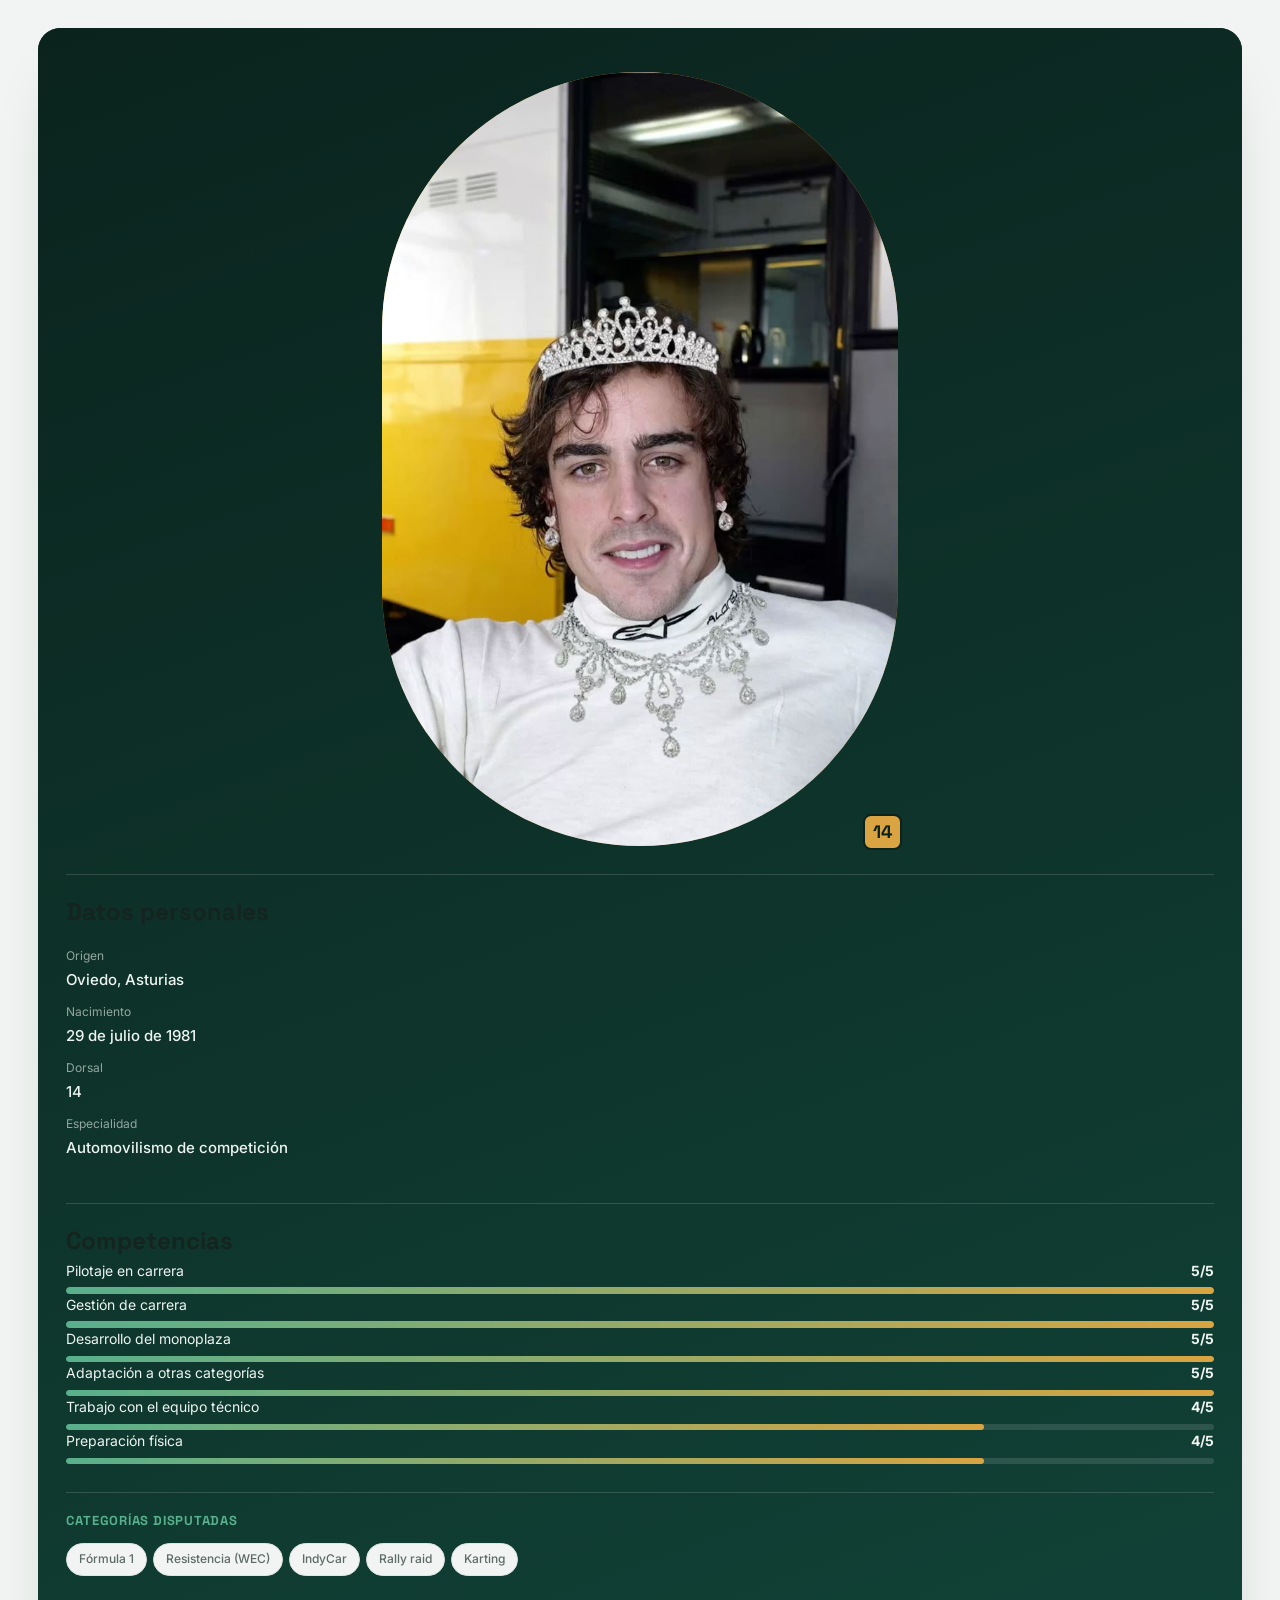
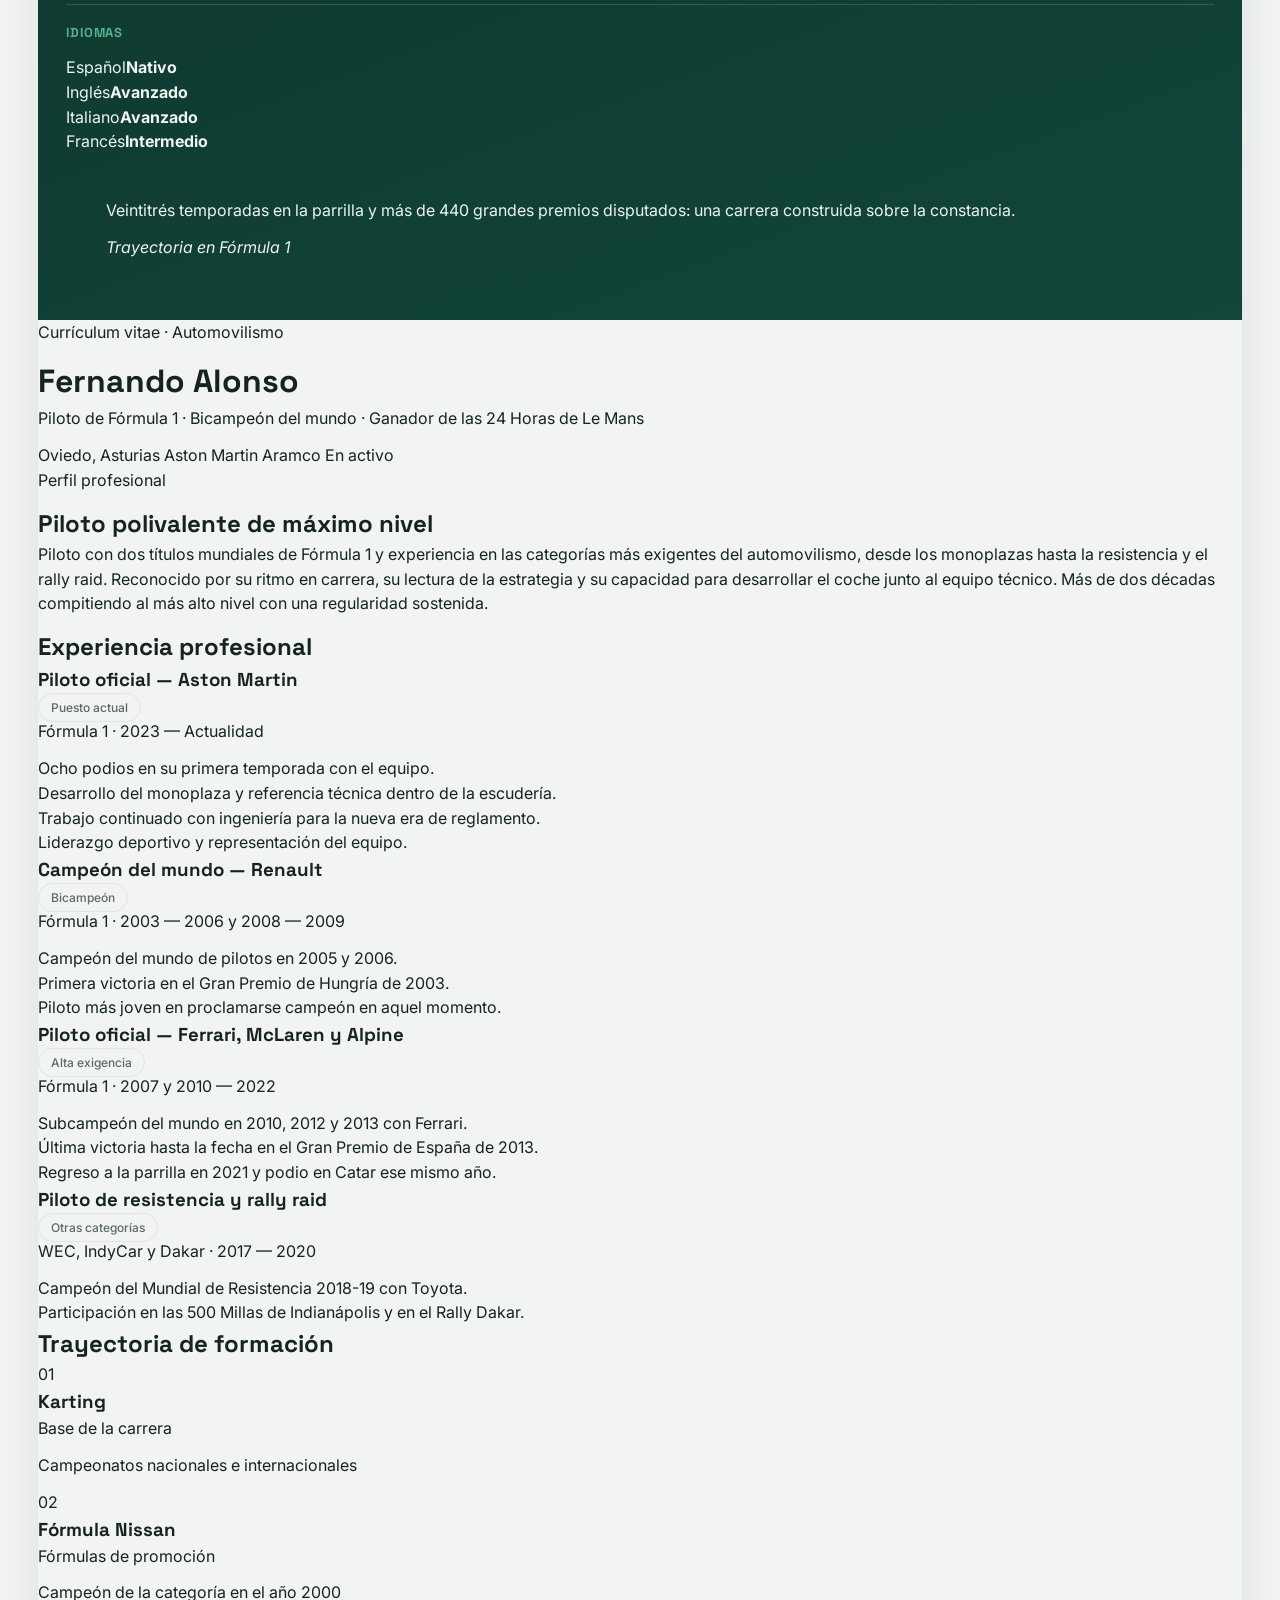
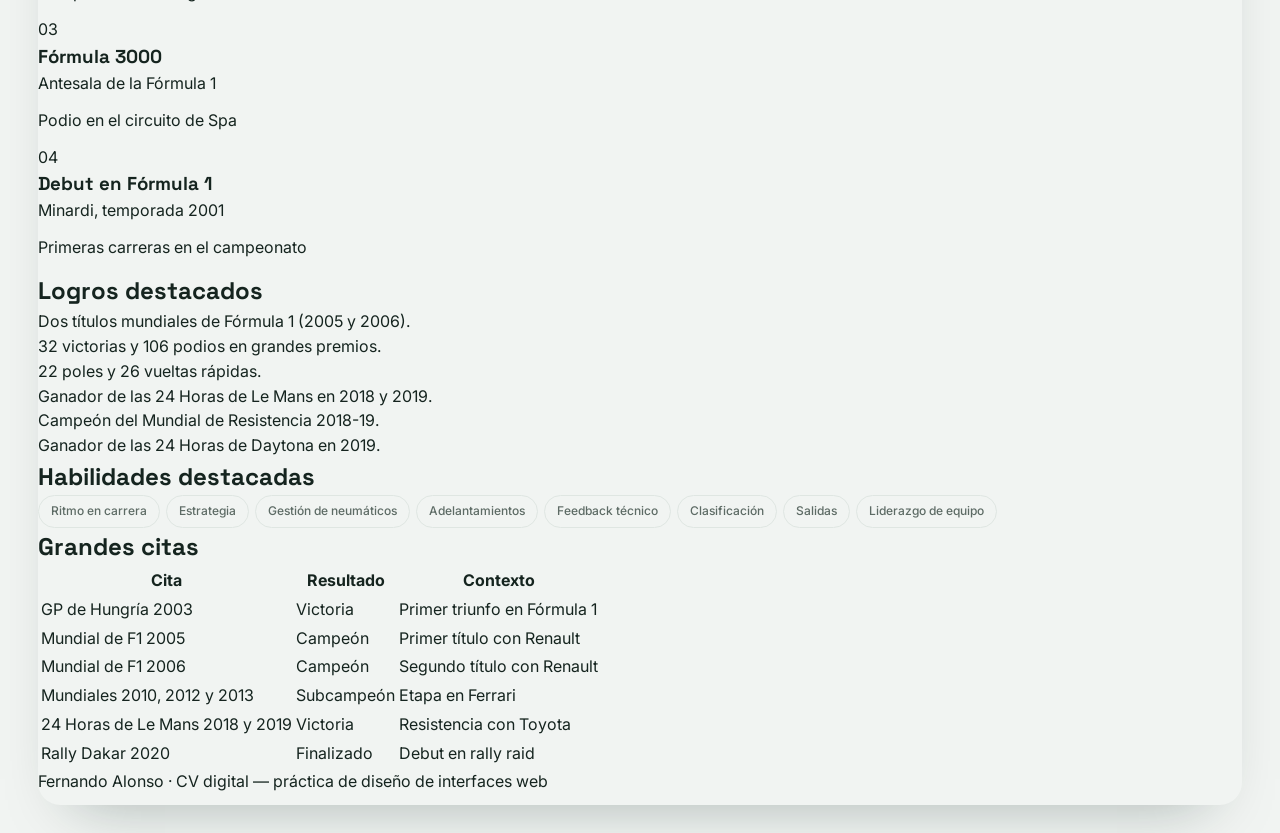
==== CV/index.html @ 1ccfcfbb "ariketas js,html y cv." ====
<!DOCTYPE html>
<html lang="es">
<head>
  <meta charset="UTF-8" />
  <meta name="viewport" content="width=device-width, initial-scale=1.0" />
  <title>Fernando Alonso · Currículum Vitae</title>
  <link rel="preconnect" href="https://fonts.googleapis.com" />
  <link rel="preconnect" href="https://fonts.gstatic.com" crossorigin />
  <link href="https://fonts.googleapis.com/css2?family=Space+Grotesk:wght@500;600;700&family=Inter:wght@400;500;600;700&display=swap" rel="stylesheet" />
  <link rel="stylesheet" href="styles.css" />
</head>
<body>

  <div class="cv-container" id="cv">

    <!-- ===================== SIDEBAR ===================== -->
    <aside class="sidebar" id="sidebar">

      <div class="avatar">
        <img class="avatar-img" src="./img/img/alonso .jpg" alt="Fotografía de Fernando Alonso" />
        <span class="avatar-number">14</span>
      </div>

      <div class="sidebar-block" id="datos-personales">
        <h2 class="sidebar-titulo">Datos personales</h2>
        <dl class="data-list">
          <div class="data-item"><dt>Origen</dt><dd>Oviedo, Asturias</dd></div>
          <div class="data-item"><dt>Nacimiento</dt><dd>29 de julio de 1981</dd></div>
          <div class="data-item"><dt>Dorsal</dt><dd>14</dd></div>
          <div class="data-item"><dt>Especialidad</dt><dd>Automovilismo de competición</dd></div>
        </dl>
      </div>

      <div class="sidebar-block" id="competencias">
        <h2 class="sidebar-titulo">Competencias</h2>
        <ul class="skill-lista">
          <li class="skill-bar" style="--value:100%">
            <div class="skill-head"><span>Pilotaje en carrera</span><strong>5/5</strong></div>
            <span class="skill-track"><span class="skill-fill"></span></span>
          </li>
          <li class="skill-bar" style="--value:100%">
            <div class="skill-head"><span>Gestión de carrera</span><strong>5/5</strong></div>
            <span class="skill-track"><span class="skill-fill"></span></span>
          </li>
          <li class="skill-bar" style="--value:100%">
            <div class="skill-head"><span>Desarrollo del monoplaza</span><strong>5/5</strong></div>
            <span class="skill-track"><span class="skill-fill"></span></span>
          </li>
          <li class="skill-bar" style="--value:100%">
            <div class="skill-head"><span>Adaptación a otras categorías</span><strong>5/5</strong></div>
            <span class="skill-track"><span class="skill-fill"></span></span>
          </li>
          <li class="skill-bar" style="--value:80%">
            <div class="skill-head"><span>Trabajo con el equipo técnico</span><strong>4/5</strong></div>
            <span class="skill-track"><span class="skill-fill"></span></span>
          </li>
          <li class="skill-bar" style="--value:80%">
            <div class="skill-head"><span>Preparación física</span><strong>4/5</strong></div>
            <span class="skill-track"><span class="skill-fill"></span></span>
          </li>
        </ul>
      </div>

      <div class="sidebar-block" id="categorias">
        <h2 class="sidebar-title">Categorías disputadas</h2>
        <div class="badge-row">
          <span class="badge">Fórmula 1</span>
          <span class="badge">Resistencia (WEC)</span>
          <span class="badge">IndyCar</span>
          <span class="badge">Rally raid</span>
          <span class="badge">Karting</span>
        </div>
      </div>

      <div class="sidebar-block" id="idiomas">
        <h2 class="sidebar-title">Idiomas</h2>
        <ul class="lang-list">
          <li><span>Español</span><strong>Nativo</strong></li>
          <li><span>Inglés</span><strong>Avanzado</strong></li>
          <li><span>Italiano</span><strong>Avanzado</strong></li>
          <li><span>Francés</span><strong>Intermedio</strong></li>
        </ul>
      </div>

      <blockquote class="quote">
        <p>Veintitrés temporadas en la parrilla y más de 440 grandes premios disputados: una carrera construida sobre la constancia.</p>
        <cite>Trayectoria en Fórmula 1</cite>
      </blockquote>

    </aside>

  
    <main class="content" id="contenido">

      <header class="banner" id="cabecera">
        <p class="eyebrow">Currículum vitae · Automovilismo</p>
        <h1 class="name">Fernando Alonso</h1>
        <p class="role">Piloto de Fórmula 1 · Bicampeón del mundo · Ganador de las 24 Horas de Le Mans</p>
        <div class="tag-row">
          <span class="tag">Oviedo, Asturias</span>
          <span class="tag">Aston Martin Aramco</span>
          <span class="tag tag--accent">En activo</span>
        </div>
      </header>

      <section class="profile-box" id="perfil">
        <p class="eyebrow eyebrow--light">Perfil profesional</p>
        <h2>Piloto polivalente de máximo nivel</h2>
        <p>Piloto con dos títulos mundiales de Fórmula 1 y experiencia en las categorías más exigentes del automovilismo, desde los monoplazas hasta la resistencia y el rally raid. Reconocido por su ritmo en carrera, su lectura de la estrategia y su capacidad para desarrollar el coche junto al equipo técnico. Más de dos décadas compitiendo al más alto nivel con una regularidad sostenida.</p>
      </section>

      <section class="section" id="experiencia">
        <h2 class="section-title">Experiencia profesional</h2>

        <article class="card job-card">
          <div class="job-head">
            <h3>Piloto oficial — Aston Martin</h3>
            <span class="badge badge--status">Puesto actual</span>
          </div>
          <p class="job-meta">Fórmula 1 · 2023 — Actualidad</p>
          <ul>
            <li>Ocho podios en su primera temporada con el equipo.</li>
            <li>Desarrollo del monoplaza y referencia técnica dentro de la escudería.</li>
            <li>Trabajo continuado con ingeniería para la nueva era de reglamento.</li>
            <li>Liderazgo deportivo y representación del equipo.</li>
          </ul>
        </article>

        <article class="card job-card">
          <div class="job-head">
            <h3>Campeón del mundo — Renault</h3>
            <span class="badge badge--status">Bicampeón</span>
          </div>
          <p class="job-meta">Fórmula 1 · 2003 — 2006 y 2008 — 2009</p>
          <ul>
            <li>Campeón del mundo de pilotos en 2005 y 2006.</li>
            <li>Primera victoria en el Gran Premio de Hungría de 2003.</li>
            <li>Piloto más joven en proclamarse campeón en aquel momento.</li>
          </ul>
        </article>

        <article class="card job-card">
          <div class="job-head">
            <h3>Piloto oficial — Ferrari, McLaren y Alpine</h3>
            <span class="badge badge--status">Alta exigencia</span>
          </div>
          <p class="job-meta">Fórmula 1 · 2007 y 2010 — 2022</p>
          <ul>
            <li>Subcampeón del mundo en 2010, 2012 y 2013 con Ferrari.</li>
            <li>Última victoria hasta la fecha en el Gran Premio de España de 2013.</li>
            <li>Regreso a la parrilla en 2021 y podio en Catar ese mismo año.</li>
          </ul>
        </article>

        <article class="card job-card">
          <div class="job-head">
            <h3>Piloto de resistencia y rally raid</h3>
            <span class="badge badge--status">Otras categorías</span>
          </div>
          <p class="job-meta">WEC, IndyCar y Dakar · 2017 — 2020</p>
          <ul>
            <li>Campeón del Mundial de Resistencia 2018-19 con Toyota.</li>
            <li>Participación en las 500 Millas de Indianápolis y en el Rally Dakar.</li>
          </ul>
        </article>
      </section>

      <section class="section" id="formacion">
        <h2 class="section-title">Trayectoria de formación</h2>
        <div class="training-grid">
          <div class="card training-card">
            <span class="step-number">01</span>
            <h3>Karting</h3>
            <p class="card-sub">Base de la carrera</p>
            <p class="card-detail">Campeonatos nacionales e internacionales</p>
          </div>
          <div class="card training-card">
            <span class="step-number">02</span>
            <h3>Fórmula Nissan</h3>
            <p class="card-sub">Fórmulas de promoción</p>
            <p class="card-detail">Campeón de la categoría en el año 2000</p>
          </div>
          <div class="card training-card">
            <span class="step-number">03</span>
            <h3>Fórmula 3000</h3>
            <p class="card-sub">Antesala de la Fórmula 1</p>
            <p class="card-detail">Podio en el circuito de Spa</p>
          </div>
          <div class="card training-card">
            <span class="step-number">04</span>
            <h3>Debut en Fórmula 1</h3>
            <p class="card-sub">Minardi, temporada 2001</p>
            <p class="card-detail">Primeras carreras en el campeonato</p>
          </div>
        </div>
      </section>

      <div class="two-col-grid">
        <section class="seccion" id="logros">
          <h2 class="titulo-seccion">Logros destacados</h2>
          <ul class="achievement-list">
            <li>Dos títulos mundiales de Fórmula 1 (2005 y 2006).</li>
            <li>32 victorias y 106 podios en grandes premios.</li>
            <li>22 poles y 26 vueltas rápidas.</li>
            <li>Ganador de las 24 Horas de Le Mans en 2018 y 2019.</li>
            <li>Campeón del Mundial de Resistencia 2018-19.</li>
            <li>Ganador de las 24 Horas de Daytona en 2019.</li>
          </ul>
        </section>

        <section class="seccion" id="habilidades">
          <h2 class="titulo-seccion">Habilidades destacadas</h2>
          <div class="badge-row">
            <span class="badge">Ritmo en carrera</span>
            <span class="badge">Estrategia</span>
            <span class="badge">Gestión de neumáticos</span>
            <span class="badge">Adelantamientos</span>
            <span class="badge">Feedback técnico</span>
            <span class="badge">Clasificación</span>
            <span class="badge">Salidas</span>
            <span class="badge">Liderazgo de equipo</span>
          </div>
        </section>
      </div>

      <section class="seccion" id="hitos">
        <h2 class="section-title">Grandes citas</h2>
        <div class="table-wrap">
          <table>
            <thead>
              <tr><th>Cita</th><th>Resultado</th><th>Contexto</th></tr>
            </thead>
            <tbody>
              <tr><td>GP de Hungría 2003</td><td><span class="result result--success">Victoria</span></td><td>Primer triunfo en Fórmula 1</td></tr>
              <tr><td>Mundial de F1 2005</td><td><span class="result result--success">Campeón</span></td><td>Primer título con Renault</td></tr>
              <tr><td>Mundial de F1 2006</td><td><span class="result result--success">Campeón</span></td><td>Segundo título con Renault</td></tr>
              <tr><td>Mundiales 2010, 2012 y 2013</td><td><span class="result result--handled">Subcampeón</span></td><td>Etapa en Ferrari</td></tr>
              <tr><td>24 Horas de Le Mans 2018 y 2019</td><td><span class="result result--success">Victoria</span></td><td>Resistencia con Toyota</td></tr>
              <tr><td>Rally Dakar 2020</td><td><span class="result result--handled">Finalizado</span></td><td>Debut en rally raid</td></tr>
            </tbody>
          </table>
        </div>
      </section>

      <footer class="footer-pagina">
        <p>Fernando Alonso · CV digital — práctica de diseño de interfaces web</p>
      </footer>

    </main>
  </div>

</body>
</html>
---- CV/styles.css ----
*,
*::before,
*::after {
  box-sizing: border-box;
}

html, body {
  margin: 0;
  padding: 0;
}

:root {
  --color-bg: #f1f4f2;
  --color-surface: #ffffff;
  --color-ink-900: #0a231d;
  --color-ink-800: #12463a;
  --color-ink-line: rgba(255, 255, 255, 0.14);
  --color-text: #15241f;
  --color-text-muted: #5d6b65;
  --color-border: #dfe6e2;
  --color-accent: #d9a441;
  --color-accent-dark: #9a6f16;
  --color-steel: #58b08c;

  --radius-sm: 0.5rem;
  --radius-md: 0.9rem;
  --radius-lg: 1.4rem;
  --radius-pill: 999px;

  --space-2xs: 0.375rem;
  --space-xs: 0.5rem;
  --space-sm: 0.75rem;
  --space-md: 1.125rem;
  --space-lg: 1.75rem;
  --space-xl: 2.75rem;

  
  --font-display: "Space Grotesk", "Segoe UI", sans-serif;
  --font-body: "Inter", system-ui, sans-serif;
}

body {
  font-family: var(--font-body);
  background: var(--color-bg);
  color: var(--color-text);
  font-size: 1rem;
  line-height: 1.55;
}

h1, h2, h3 {
  font-family: var(--font-display);
  margin: 0;
  color: var(--color-text);
}

p { margin: 0 0 var(--space-sm); }

ul { margin: 0; padding: 0; list-style: none; }


.cv-container {
  width: min(1300px, 94vw);
  margin: var(--space-lg) auto;
  border-radius: var(--radius-lg);
  overflow: hidden;
  box-shadow: 0 30px 60px -35px rgba(10, 35, 29, 0.35);
}


.sidebar {
  background-color: var(--color-ink-900);

  background-image:
    linear-gradient(160deg, var(--color-ink-900) 0%, var(--color-ink-800) 100%),
    url("data:image/svg+xml,%3Csvg xmlns='http://www.w3.org/2000/svg' width='48' height='48' viewBox='0 0 48 48'%3E%3Crect width='24' height='24' fill='%23ffffff' fill-opacity='0.05'/%3E%3Crect x='24' y='24' width='24' height='24' fill='%23ffffff' fill-opacity='0.05'/%3E%3C/svg%3E");
  color: #eef4f0;
  padding: var(--space-xl) var(--space-lg);
  display: flex;
  flex-direction: column;
  gap: var(--space-lg);
}

.avatar {
  position: relative;

  width: max(6.5rem, 45%);
  aspect-ratio: 1 / 1;
  flex-shrink: 0;
  margin: 0 auto;
  border-radius: var(--radius-pill);
  background: linear-gradient(135deg, var(--color-accent), var(--color-accent-dark));
  display: flex;
  align-items: right;
  justify-content: center;
}

.avatar-img {
  width: 100%;
  height: 100%;
  border-radius: var(--radius-pill);
  object-fit: cover;
  display: block;
}

.avatar-number {
  position: absolute;
  right: -0.25rem;
  bottom: -0.25rem;
  min-width: 2.25rem;
  padding: 0.15rem var(--space-xs);
  border-radius: var(--radius-sm);
  background: var(--color-accent);
  color: var(--color-ink-900);
  font-family: var(--font-display);
  font-weight: 700;
  font-size: 1.125rem;
  text-align: center;
  border: 2px solid var(--color-ink-900);
}

.sidebar-title {
  font-size: 0.8125rem;
  text-transform: uppercase;
  letter-spacing: 0.06em;
  color: var(--color-steel);
  margin: 0 0 var(--space-sm);
}

.sidebar-block { border-top: 1px solid var(--color-ink-line); padding-top: var(--space-md); }
.sidebar-block:first-of-type { border-top: none; padding-top: 0; }

.data-list { display: flex; flex-direction: column; gap: var(--space-sm); }
.data-item dt { font-size: 0.75rem; color: rgba(238, 244, 240, 0.6); }
.data-item dd { margin: 0.15rem 0 0; font-size: 0.9375rem; font-weight: 500; }

.skill-list { display: flex; flex-direction: column; gap: var(--space-sm); }
.skill-head {
  display: flex;
  justify-content: space-between;
  font-size: 0.875rem;
  margin-bottom: var(--space-2xs);
}
.skill-track {
  display: block;
  height: 0.4rem;
  border-radius: var(--radius-pill);
  background: rgba(255, 255, 255, 0.12);
  overflow: hidden;
}
.skill-fill {
  display: block;
  height: 100%;
  width: var(--value);
  border-radius: var(--radius-pill);
  background: linear-gradient(90deg, var(--color-steel), var(--color-accent));
}

.badge-row { display: flex; flex-wrap: wrap; gap: var(--space-2xs); }
.badge {
  font-size: 0.75rem;
  font-weight: 500;
  padding: var(--space-2xs) var(--space-sm);
  border-radius: var(--radius-pill);
  border: 1px solid var(--color-border);
  background: var(--color-bg);
  color: var(--color-text-muted);
  white-space: nowrap;

.sidebar .badge {
  border-color: var(--color-ink-line);
  background: rgba(255, 255, 255, 0.06);
  color: #eef4f0;
}

.lang-list { display: flex; flex-direction: column; gap: var(--space-xs); }
.lang-list li {
  display: flex;
  justify-content: space-between;
  font-size: 0.9rem;
}
.lang-list strong { color: var(--color-accent); font-weight: 600; }

.quote {
  margin: 0;
  padding: var(--space-md);
  border-radius: var(--radius-md);
  background: rgba(255, 255, 255, 0.06);
  border-left: 3px solid var(--color-accent);
  font-size: 0.9rem;
}
.quote p { margin: 0; }
.quote cite { display: block; margin-top: var(--space-xs); font-style: normal; color: var(--color-steel); font-size: 0.8rem; }


.content {
  padding: var(--space-lg);
  background: var(--color-bg);
}
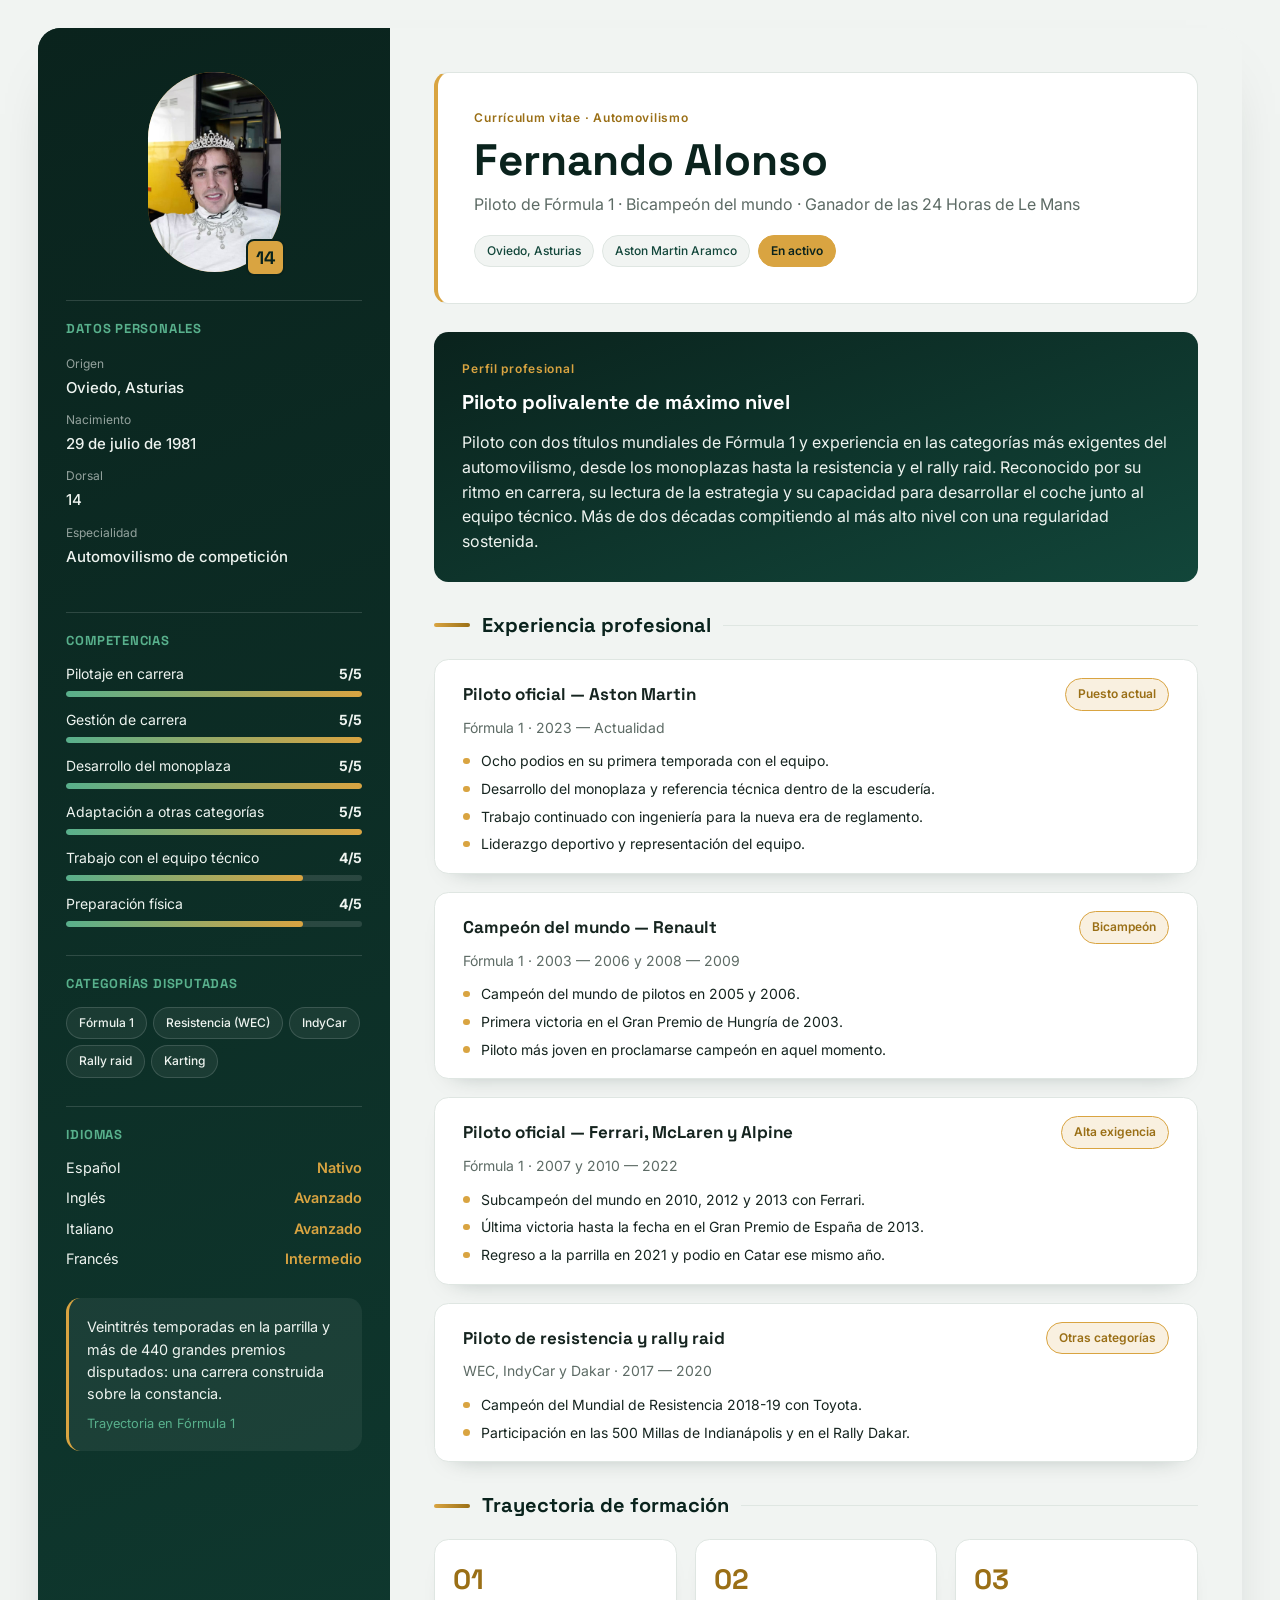
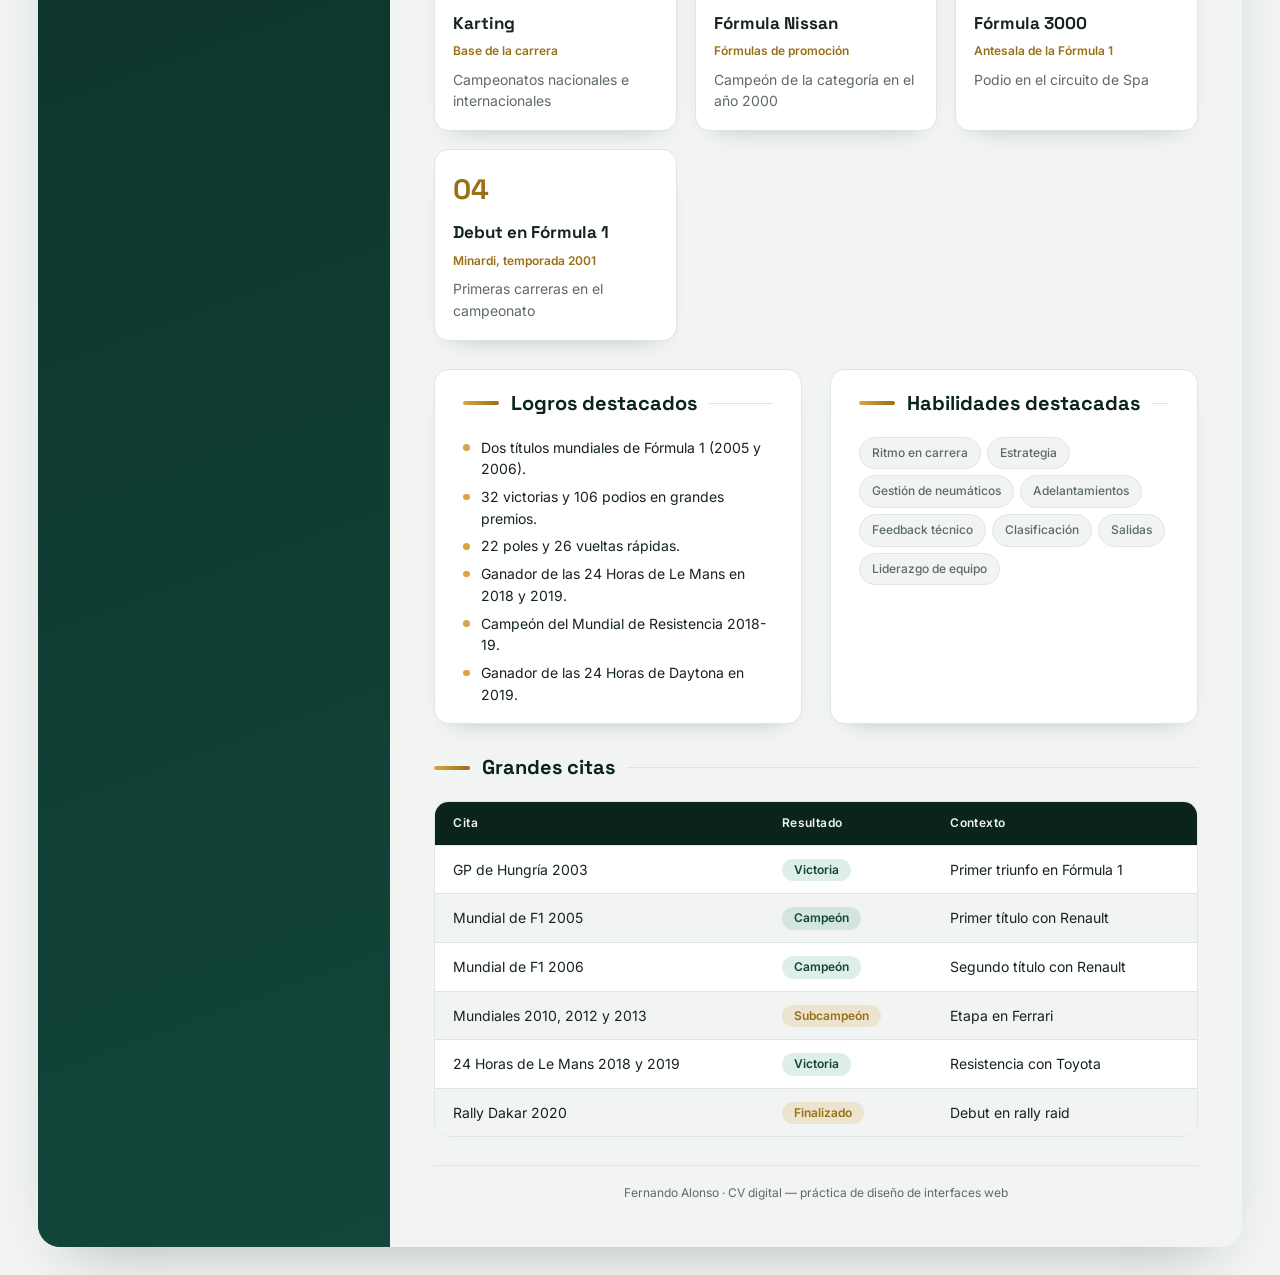
==== commit 0e7bb004: "parte derecha del cv" ====
--- a/CV/index.html
+++ b/CV/index.html
@@ -22,7 +22,7 @@
       </div>
 
       <div class="sidebar-block" id="datos-personales">
-        <h2 class="sidebar-titulo">Datos personales</h2>
+        <h2 class="sidebar-title">Datos personales</h2>
         <dl class="data-list">
           <div class="data-item"><dt>Origen</dt><dd>Oviedo, Asturias</dd></div>
           <div class="data-item"><dt>Nacimiento</dt><dd>29 de julio de 1981</dd></div>
@@ -32,8 +32,8 @@
       </div>
 
       <div class="sidebar-block" id="competencias">
-        <h2 class="sidebar-titulo">Competencias</h2>
-        <ul class="skill-lista">
+        <h2 class="sidebar-title">Competencias</h2>
+        <ul class="skill-list">
           <li class="skill-bar" style="--value:100%">
             <div class="skill-head"><span>Pilotaje en carrera</span><strong>5/5</strong></div>
             <span class="skill-track"><span class="skill-fill"></span></span>
@@ -104,6 +104,7 @@
       </header>
 
       <section class="profile-box" id="perfil">
+        <div class="profile-photo" aria-hidden="true"></div>
         <p class="eyebrow eyebrow--light">Perfil profesional</p>
         <h2>Piloto polivalente de máximo nivel</h2>
         <p>Piloto con dos títulos mundiales de Fórmula 1 y experiencia en las categorías más exigentes del automovilismo, desde los monoplazas hasta la resistencia y el rally raid. Reconocido por su ritmo en carrera, su lectura de la estrategia y su capacidad para desarrollar el coche junto al equipo técnico. Más de dos décadas compitiendo al más alto nivel con una regularidad sostenida.</p>
@@ -196,8 +197,8 @@
       </section>
 
       <div class="two-col-grid">
-        <section class="seccion" id="logros">
-          <h2 class="titulo-seccion">Logros destacados</h2>
+        <section class="section card" id="logros">
+          <h2 class="section-title">Logros destacados</h2>
           <ul class="achievement-list">
             <li>Dos títulos mundiales de Fórmula 1 (2005 y 2006).</li>
             <li>32 victorias y 106 podios en grandes premios.</li>
@@ -208,8 +209,8 @@
           </ul>
         </section>
 
-        <section class="seccion" id="habilidades">
-          <h2 class="titulo-seccion">Habilidades destacadas</h2>
+        <section class="section card" id="habilidades">
+          <h2 class="section-title">Habilidades destacadas</h2>
           <div class="badge-row">
             <span class="badge">Ritmo en carrera</span>
             <span class="badge">Estrategia</span>
@@ -223,7 +224,7 @@
         </section>
       </div>
 
-      <section class="seccion" id="hitos">
+      <section class="section" id="hitos">
         <h2 class="section-title">Grandes citas</h2>
         <div class="table-wrap">
           <table>
--- a/CV/styles.css
+++ b/CV/styles.css
@@ -1,4 +1,3 @@
-
 *,
 *::before,
 *::after {
@@ -38,6 +37,18 @@
   
   --font-display: "Space Grotesk", "Segoe UI", sans-serif;
   --font-body: "Inter", system-ui, sans-serif;
+
+  --fs-xs: 0.75rem;
+  --fs-sm: 0.875rem;
+  --fs-md: 1.0625rem;
+  --fs-lg: 1.25rem;
+  --fs-xl: 1.75rem;
+
+  --shadow-card: 0 0.75rem 1.5rem -1.25rem rgba(10, 35, 29, 0.4);
+
+  /* Foto semitransparente bajo el perfil: cambia none por url("./img/tu-foto.jpg") */
+  --profile-photo: none;
+  --profile-photo-opacity: 0.3;
 }
 
 body {
@@ -65,6 +76,8 @@
   border-radius: var(--radius-lg);
   overflow: hidden;
   box-shadow: 0 30px 60px -35px rgba(10, 35, 29, 0.35);
+  display: grid;
+  grid-template-columns: 1fr;
 }
 
 
@@ -91,7 +104,7 @@
   border-radius: var(--radius-pill);
   background: linear-gradient(135deg, var(--color-accent), var(--color-accent-dark));
   display: flex;
-  align-items: right;
+  align-items: center;
   justify-content: center;
 }
 
@@ -166,6 +179,7 @@
   background: var(--color-bg);
   color: var(--color-text-muted);
   white-space: nowrap;
+}
 
 .sidebar .badge {
   border-color: var(--color-ink-line);
@@ -192,8 +206,192 @@
 .quote p { margin: 0; }
 .quote cite { display: block; margin-top: var(--space-xs); font-style: normal; color: var(--color-steel); font-size: 0.8rem; }
 
-
+/* =========================================================
+   PARTE DERECHA (contenido principal)
+   ========================================================= */
 .content {
   padding: var(--space-lg);
   background: var(--color-bg);
-}
+  display: flex;
+  flex-direction: column;
+  gap: var(--space-lg);
+}
+
+/* ---- Cabecera ---- */
+.banner {
+  background: var(--color-surface);
+  border: 1px solid var(--color-border);
+  border-left: 0.3rem solid var(--color-accent);
+  border-radius: var(--radius-md);
+  padding: calc(var(--space-lg) + var(--space-xs));
+}
+.eyebrow {
+  margin: 0 0 var(--space-xs);
+  font-size: var(--fs-xs);
+  font-weight: 600;
+  letter-spacing: 0.06em;
+  color: var(--color-accent-dark);
+}
+.eyebrow--light { color: var(--color-accent); }
+.name { font-size: 2rem; line-height: 1.1; color: var(--color-ink-900); }
+.role { margin: var(--space-xs) 0 var(--space-md); color: var(--color-text-muted); }
+.tag-row { display: flex; flex-wrap: wrap; gap: var(--space-xs); }
+.tag {
+  font-size: var(--fs-xs);
+  font-weight: 500;
+  padding: var(--space-2xs) var(--space-sm);
+  border-radius: var(--radius-pill);
+  background: var(--color-bg);
+  border: 1px solid var(--color-border);
+  color: var(--color-ink-800);
+}
+.tag--accent {
+  background: var(--color-accent);
+  border-color: var(--color-accent);
+  color: var(--color-ink-900);
+  font-weight: 600;
+}
+
+/* ---- Perfil con foto semitransparente de fondo ---- */
+.profile-box {
+  position: relative;
+  isolation: isolate;
+  overflow: hidden;
+  padding: var(--space-lg);
+  border-radius: var(--radius-md);
+  background: linear-gradient(160deg, var(--color-ink-900) 0%, var(--color-ink-800) 100%);
+  color: #eef4f0;
+}
+.profile-box h2 { margin-bottom: var(--space-sm); font-size: var(--fs-lg); color: #ffffff; }
+.profile-box p:last-child { margin-bottom: 0; }
+.profile-photo {
+  position: absolute;
+  inset: 0;
+  z-index: -1;
+  background-image: var(--profile-photo);
+  background-size: cover;
+  background-position: center;
+  opacity: var(--profile-photo-opacity);
+}
+
+/* ---- Secciones ---- */
+.section { display: flex; flex-direction: column; gap: var(--space-md); }
+.section-title {
+  display: flex;
+  align-items: center;
+  gap: var(--space-sm);
+  font-size: var(--fs-lg);
+  color: var(--color-ink-900);
+}
+.section-title::before {
+  content: "";
+  flex-shrink: 0;
+  width: calc(var(--space-lg) + var(--space-xs));
+  height: 0.25rem;
+  border-radius: var(--radius-pill);
+  background: linear-gradient(90deg, var(--color-accent), var(--color-accent-dark));
+}
+.section-title::after { content: ""; flex: 1; height: 1px; background: var(--color-border); }
+
+/* ---- Tarjetas ---- */
+.card {
+  background: var(--color-surface);
+  border: 1px solid var(--color-border);
+  border-radius: var(--radius-md);
+  padding: var(--space-md) var(--space-lg);
+  box-shadow: var(--shadow-card);
+}
+.card h3 { font-size: var(--fs-md); }
+
+.job-head {
+  display: flex;
+  flex-wrap: wrap;
+  align-items: center;
+  justify-content: space-between;
+  gap: var(--space-xs);
+}
+.job-meta { margin: var(--space-2xs) 0 var(--space-sm); font-size: var(--fs-sm); color: var(--color-text-muted); }
+.badge--status {
+  background: rgba(217, 164, 65, 0.16);
+  border-color: var(--color-accent);
+  color: var(--color-accent-dark);
+  font-weight: 600;
+}
+.job-card ul,
+.achievement-list { display: flex; flex-direction: column; gap: var(--space-2xs); }
+.job-card li,
+.achievement-list li { position: relative; padding-left: var(--space-md); font-size: var(--fs-sm); }
+.job-card li::before,
+.achievement-list li::before {
+  content: "";
+  position: absolute;
+  left: 0;
+  top: 0.55em;
+  width: 0.4rem;
+  height: 0.4rem;
+  border-radius: var(--radius-pill);
+  background: var(--color-accent);
+}
+
+/* ---- Formacion (grid adaptable) ---- */
+.training-grid {
+  display: grid;
+  grid-template-columns: repeat(auto-fit, minmax(min(100%, 12rem), 1fr));
+  gap: var(--space-md);
+}
+.training-card { padding: var(--space-md); }
+.step-number {
+  display: block;
+  margin-bottom: var(--space-xs);
+  font-family: var(--font-display);
+  font-size: var(--fs-xl);
+  font-weight: 700;
+  color: var(--color-accent-dark);
+}
+.card-sub { margin: var(--space-2xs) 0 var(--space-xs); font-size: var(--fs-xs); font-weight: 600; color: var(--color-accent-dark); }
+.card-detail { margin: 0; font-size: var(--fs-sm); color: var(--color-text-muted); }
+
+/* ---- Logros + habilidades ---- */
+.two-col-grid { display: grid; grid-template-columns: 1fr; gap: var(--space-lg); }
+
+/* ---- Tabla de grandes citas ---- */
+.table-wrap {
+  overflow-x: auto;
+  background: var(--color-surface);
+  border: 1px solid var(--color-border);
+  border-radius: var(--radius-md);
+}
+table { width: 100%; min-width: 32rem; border-collapse: collapse; font-size: var(--fs-sm); }
+th, td { padding: var(--space-sm) var(--space-md); text-align: left; }
+th { background: var(--color-ink-900); color: #eef4f0; font-size: var(--fs-xs); font-weight: 600; letter-spacing: 0.04em; }
+td { border-top: 1px solid var(--color-border); }
+tbody tr:nth-child(even) { background: var(--color-bg); }
+.result {
+  display: inline-block;
+  padding: 0.125rem var(--space-sm);
+  border-radius: var(--radius-pill);
+  font-size: var(--fs-xs);
+  font-weight: 600;
+}
+.result--success { background: rgba(88, 176, 140, 0.2); color: var(--color-ink-800); }
+.result--handled { background: rgba(217, 164, 65, 0.2); color: var(--color-accent-dark); }
+
+/* ---- Pie ---- */
+.footer-pagina {
+  padding-top: var(--space-md);
+  border-top: 1px solid var(--color-border);
+  text-align: center;
+  font-size: var(--fs-xs);
+  color: var(--color-text-muted);
+}
+.footer-pagina p { margin: 0; }
+
+/* =========================================================
+   RESPONSIVE (mobile first): a partir de 62rem, dos columnas
+   ========================================================= */
+@media (min-width: 62rem) {
+  .cv-container { grid-template-columns: minmax(16rem, 22rem) 1fr; }
+  .content { padding: var(--space-xl); }
+  .name { font-size: 2.75rem; }
+  .two-col-grid { grid-template-columns: repeat(2, 1fr); }
+}
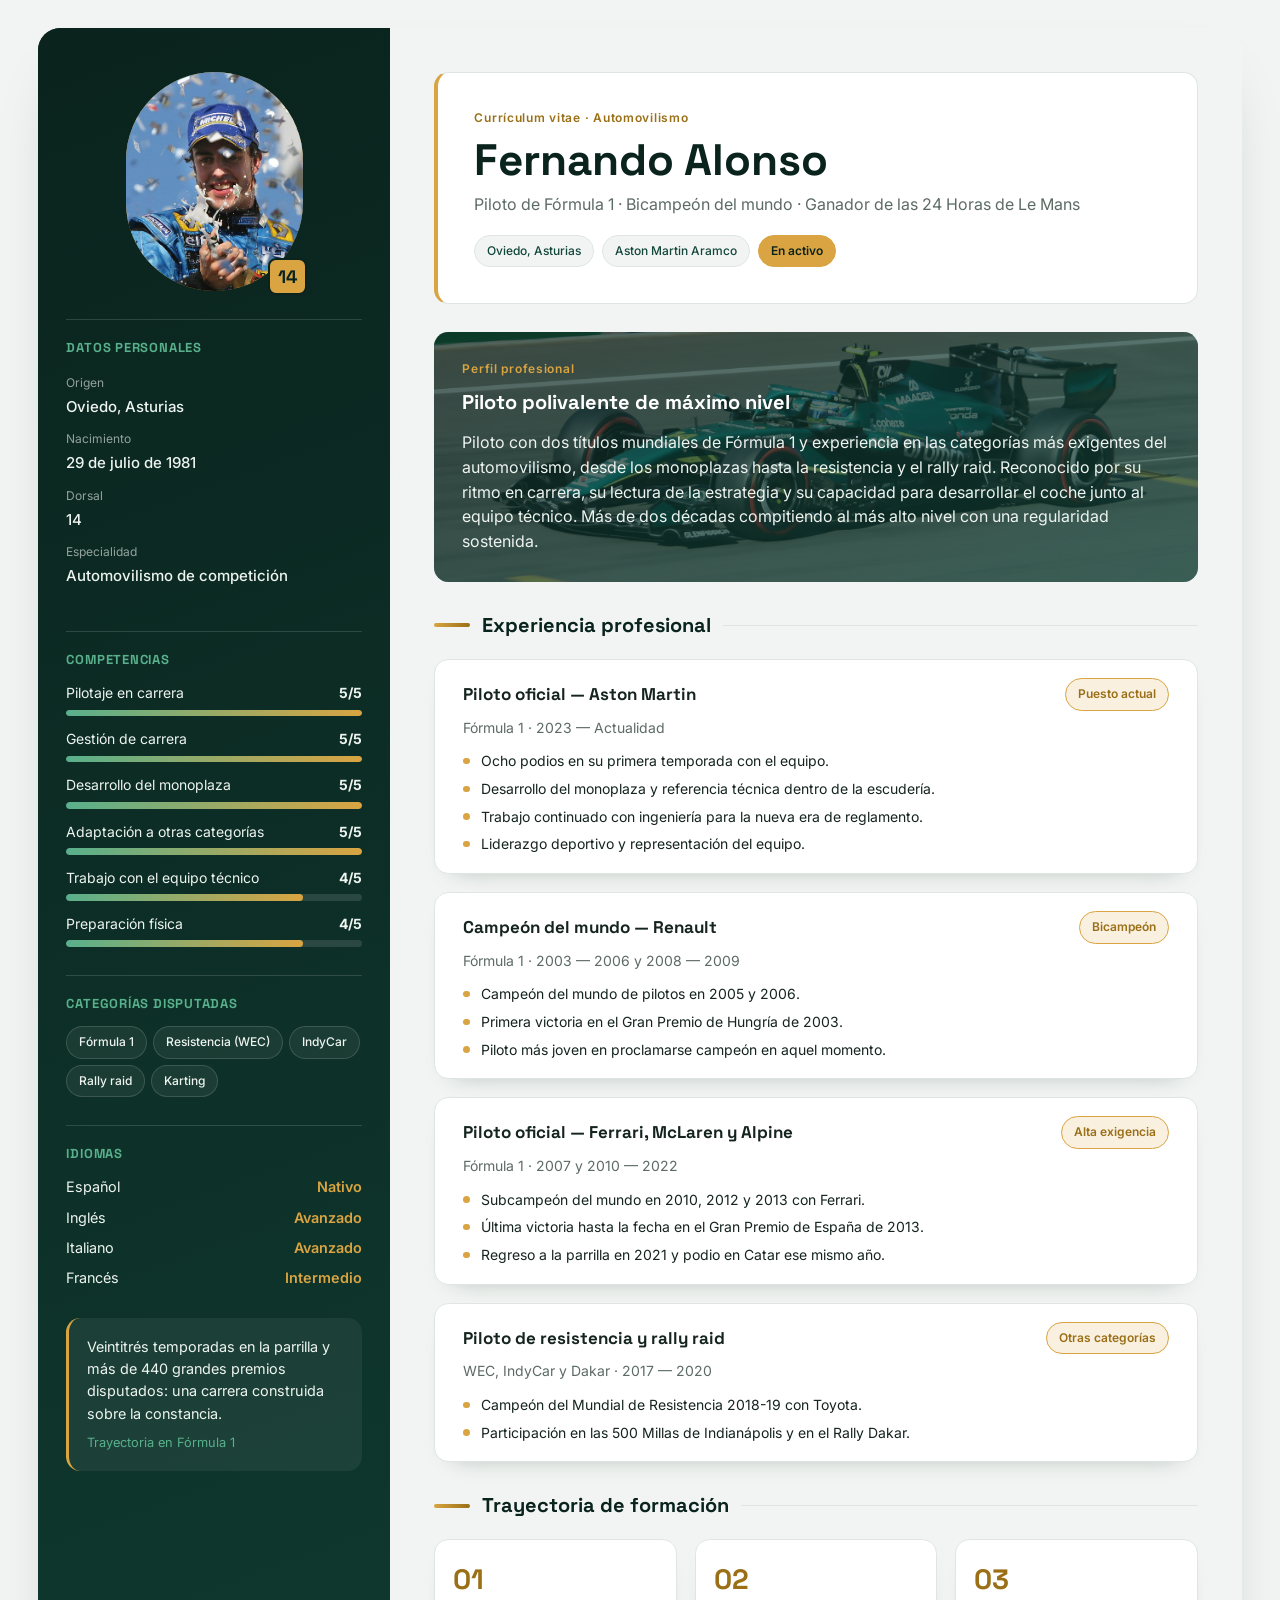
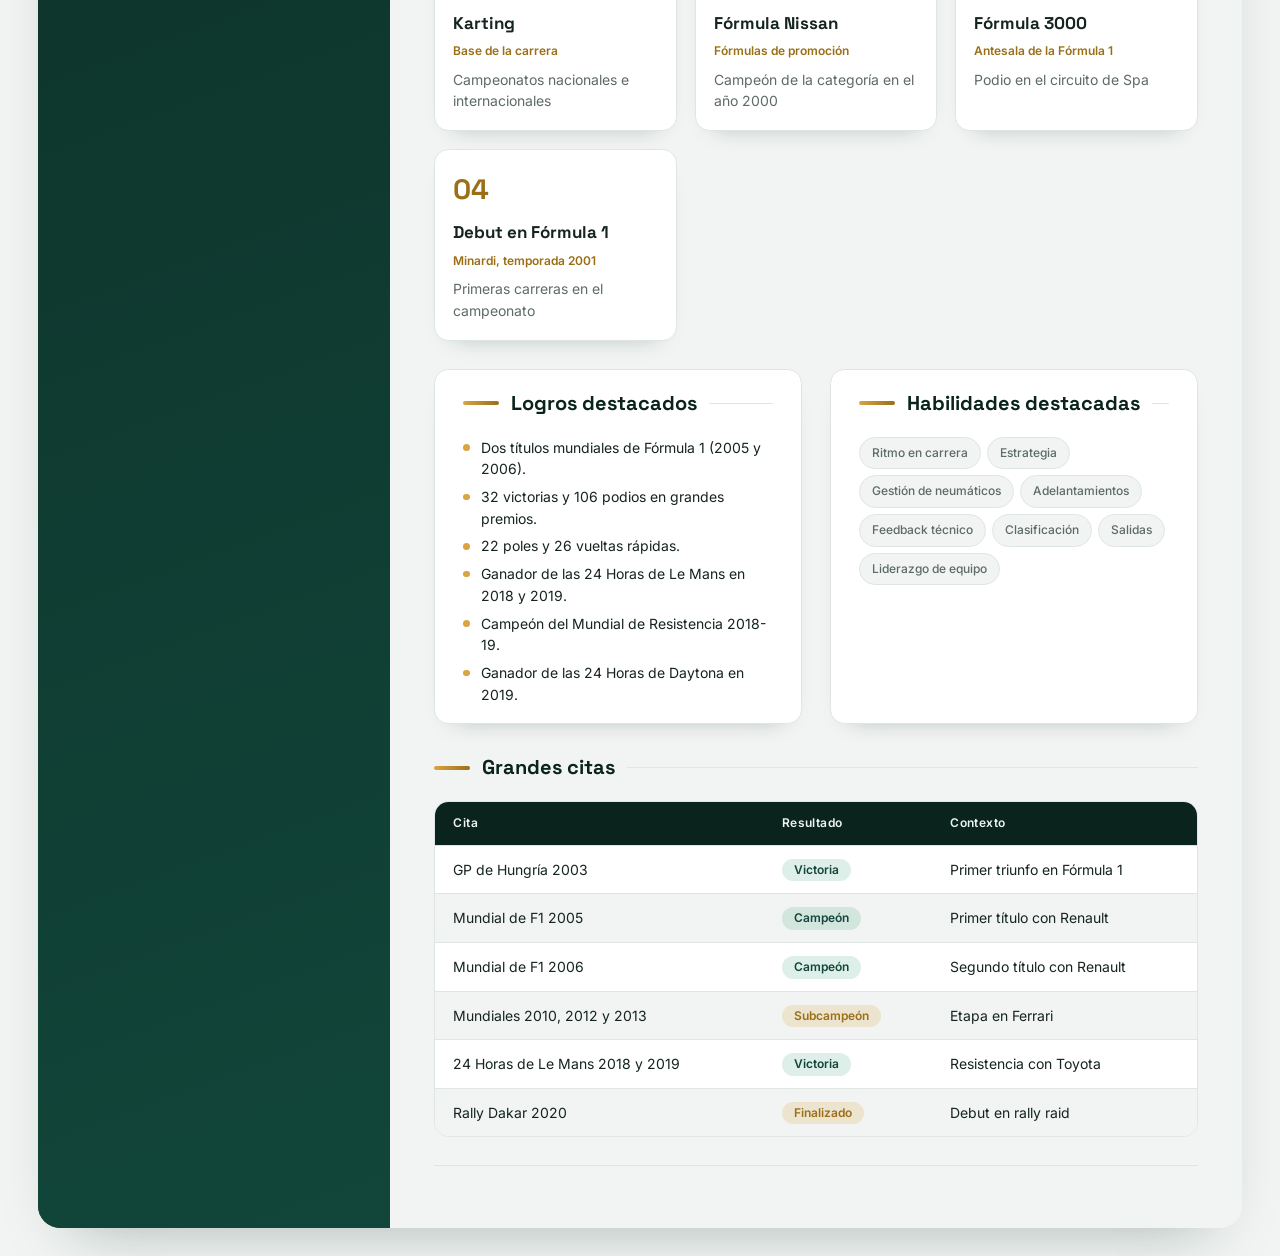
==== commit f325e24f: "ultimos arreglos" ====
--- a/CV/index.html
+++ b/CV/index.html
@@ -13,11 +13,11 @@
 
   <div class="cv-container" id="cv">
 
-    <!-- ===================== SIDEBAR ===================== -->
+    <!-- SIDEBAR-->
     <aside class="sidebar" id="sidebar">
 
       <div class="avatar">
-        <img class="avatar-img" src="./img/img/alonso .jpg" alt="Fotografía de Fernando Alonso" />
+        <img class="avatar-img" src="./img/img/alonso.2.jpg" alt="foto del padre " />
         <span class="avatar-number">14</span>
       </div>
 
@@ -244,7 +244,7 @@
       </section>
 
       <footer class="footer-pagina">
-        <p>Fernando Alonso · CV digital — práctica de diseño de interfaces web</p>
+        <p></p>
       </footer>
 
     </main>
--- a/CV/styles.css
+++ b/CV/styles.css
@@ -47,7 +47,7 @@
   --shadow-card: 0 0.75rem 1.5rem -1.25rem rgba(10, 35, 29, 0.4);
 
   /* Foto semitransparente bajo el perfil: cambia none por url("./img/tu-foto.jpg") */
-  --profile-photo: none;
+  --profile-photo:url("./img/img/aloso_image.jpg");
   --profile-photo-opacity: 0.3;
 }
 
@@ -97,7 +97,7 @@
 .avatar {
   position: relative;
 
-  width: max(6.5rem, 45%);
+  width: max(9rem, 60%);
   aspect-ratio: 1 / 1;
   flex-shrink: 0;
   margin: 0 auto;
@@ -206,9 +206,7 @@
 .quote p { margin: 0; }
 .quote cite { display: block; margin-top: var(--space-xs); font-style: normal; color: var(--color-steel); font-size: 0.8rem; }
 
-/* =========================================================
-   PARTE DERECHA (contenido principal)
-   ========================================================= */
+/* PARTE DERECHA (contenido principal) */
 .content {
   padding: var(--space-lg);
   background: var(--color-bg);
@@ -217,7 +215,7 @@
   gap: var(--space-lg);
 }
 
-/* ---- Cabecera ---- */
+/*  Cabecera */
 .banner {
   background: var(--color-surface);
   border: 1px solid var(--color-border);
@@ -252,7 +250,7 @@
   font-weight: 600;
 }
 
-/* ---- Perfil con foto semitransparente de fondo ---- */
+/*  foto de el coche trasnparenrte   */
 .profile-box {
   position: relative;
   isolation: isolate;
@@ -274,7 +272,7 @@
   opacity: var(--profile-photo-opacity);
 }
 
-/* ---- Secciones ---- */
+/*  secciones  */
 .section { display: flex; flex-direction: column; gap: var(--space-md); }
 .section-title {
   display: flex;
@@ -293,7 +291,7 @@
 }
 .section-title::after { content: ""; flex: 1; height: 1px; background: var(--color-border); }
 
-/* ---- Tarjetas ---- */
+/*  tarjetas  */
 .card {
   background: var(--color-surface);
   border: 1px solid var(--color-border);
@@ -333,7 +331,7 @@
   background: var(--color-accent);
 }
 
-/* ---- Formacion (grid adaptable) ---- */
+/*formacion */
 .training-grid {
   display: grid;
   grid-template-columns: repeat(auto-fit, minmax(min(100%, 12rem), 1fr));
@@ -351,10 +349,10 @@
 .card-sub { margin: var(--space-2xs) 0 var(--space-xs); font-size: var(--fs-xs); font-weight: 600; color: var(--color-accent-dark); }
 .card-detail { margin: 0; font-size: var(--fs-sm); color: var(--color-text-muted); }
 
-/* ---- Logros + habilidades ---- */
+/*Logros*/
 .two-col-grid { display: grid; grid-template-columns: 1fr; gap: var(--space-lg); }
 
-/* ---- Tabla de grandes citas ---- */
+/*Tabla */
 .table-wrap {
   overflow-x: auto;
   background: var(--color-surface);
@@ -376,7 +374,7 @@
 .result--success { background: rgba(88, 176, 140, 0.2); color: var(--color-ink-800); }
 .result--handled { background: rgba(217, 164, 65, 0.2); color: var(--color-accent-dark); }
 
-/* ---- Pie ---- */
+/*Pie de la a pagina*/
 .footer-pagina {
   padding-top: var(--space-md);
   border-top: 1px solid var(--color-border);
@@ -386,9 +384,7 @@
 }
 .footer-pagina p { margin: 0; }
 
-/* =========================================================
-   RESPONSIVE (mobile first): a partir de 62rem, dos columnas
-   ========================================================= */
+/* RESPONSIVE */
 @media (min-width: 62rem) {
   .cv-container { grid-template-columns: minmax(16rem, 22rem) 1fr; }
   .content { padding: var(--space-xl); }
